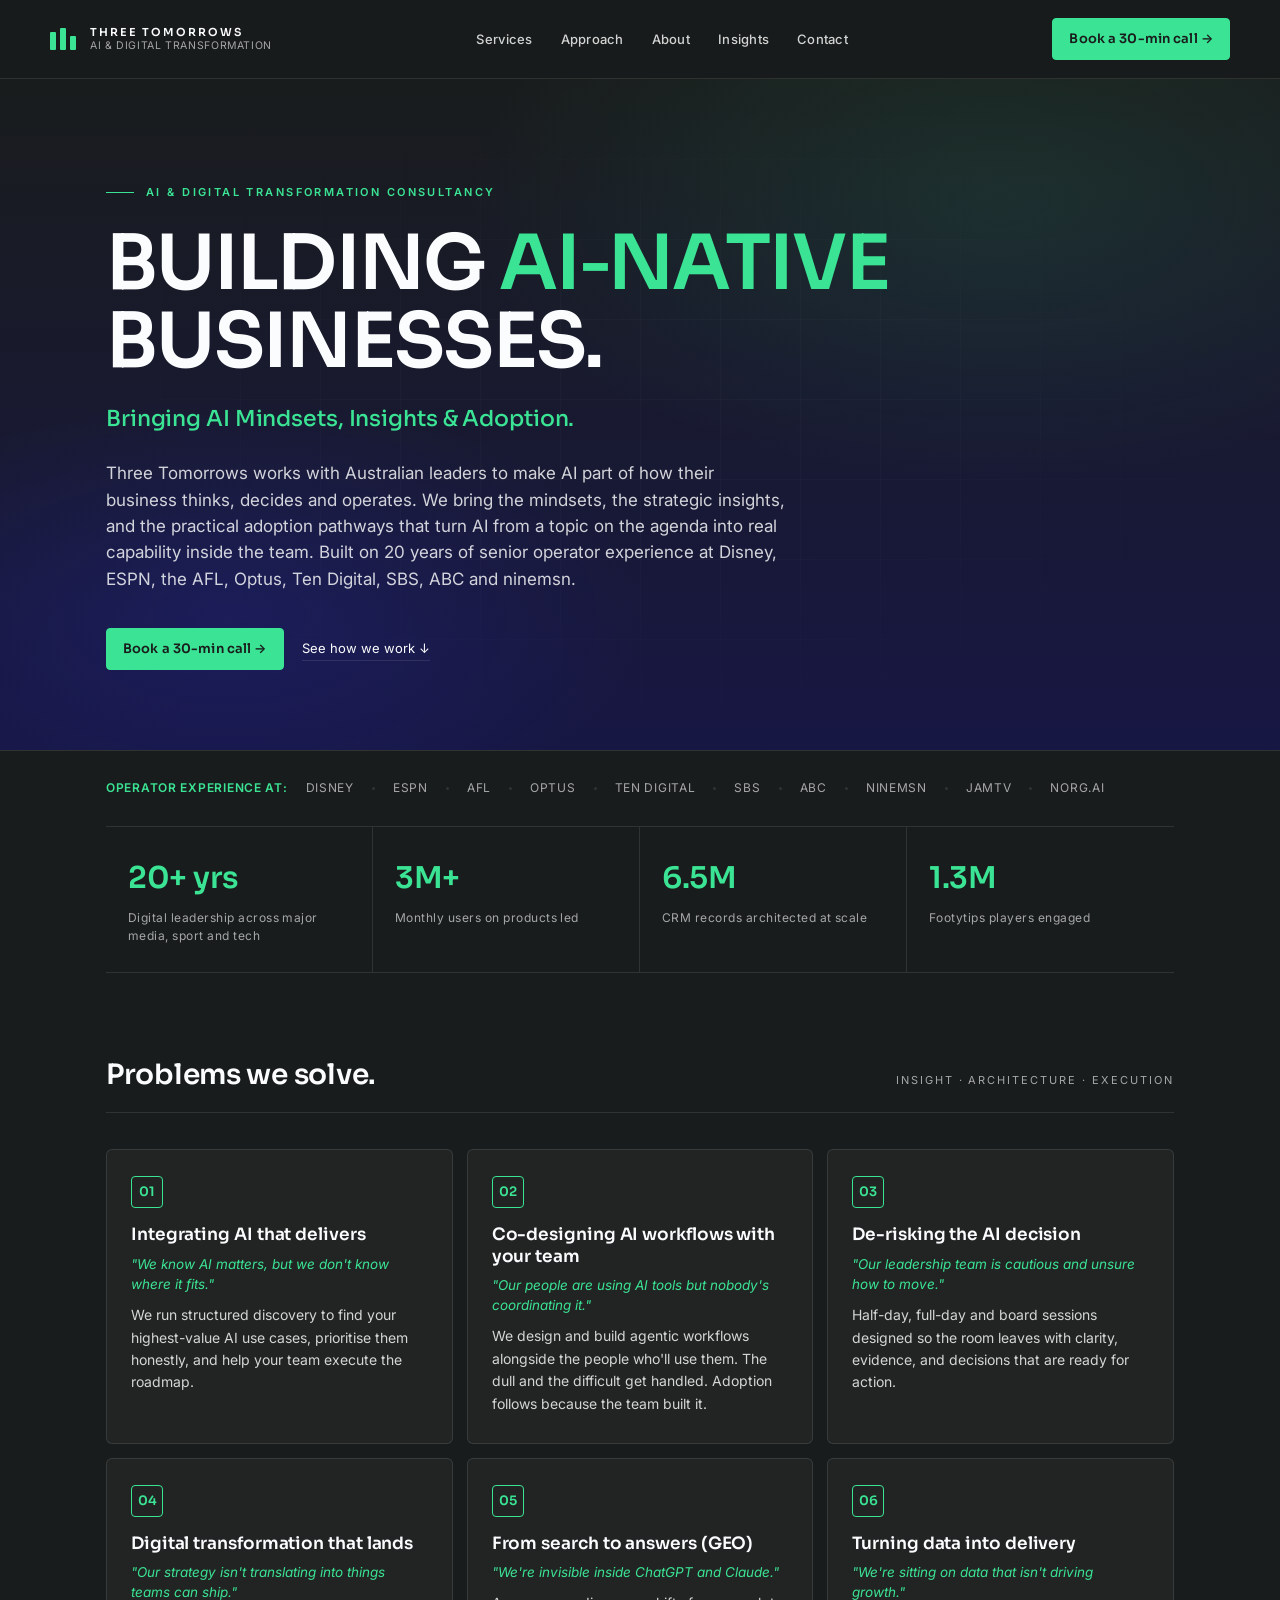
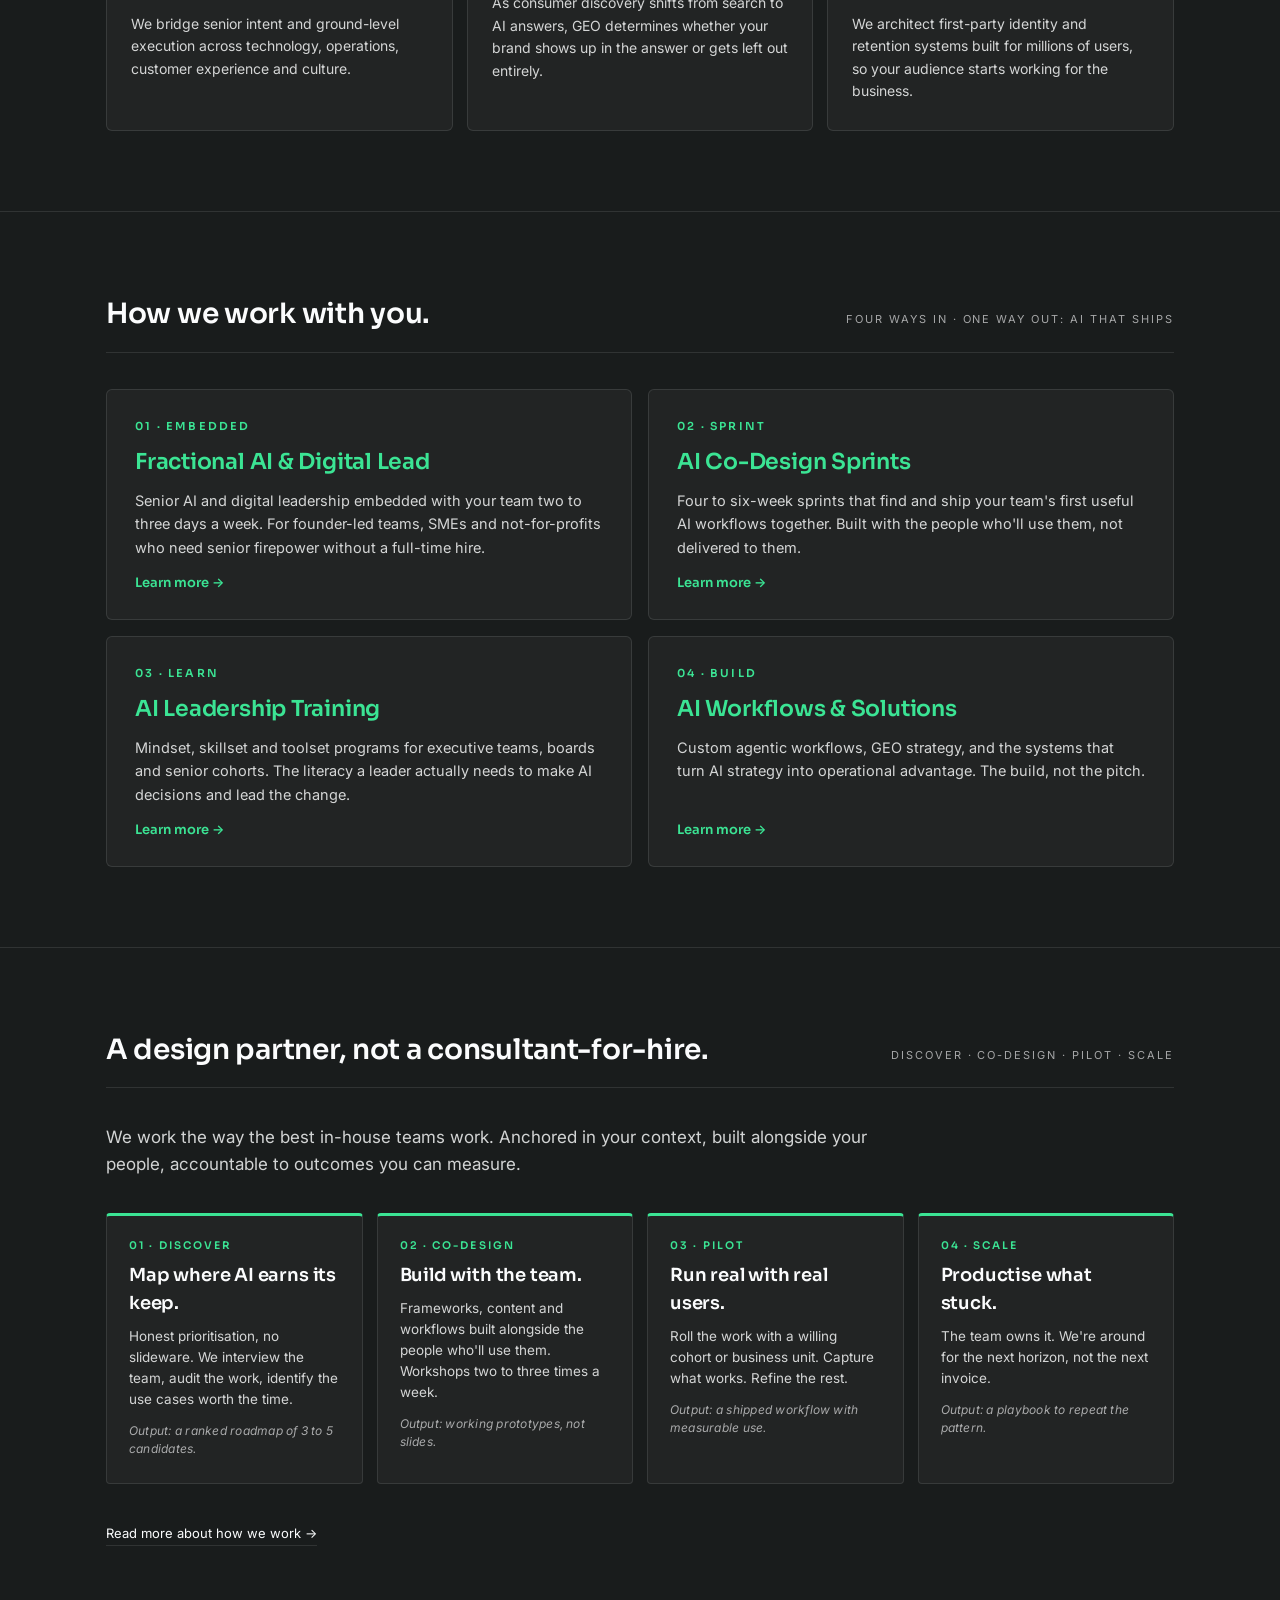
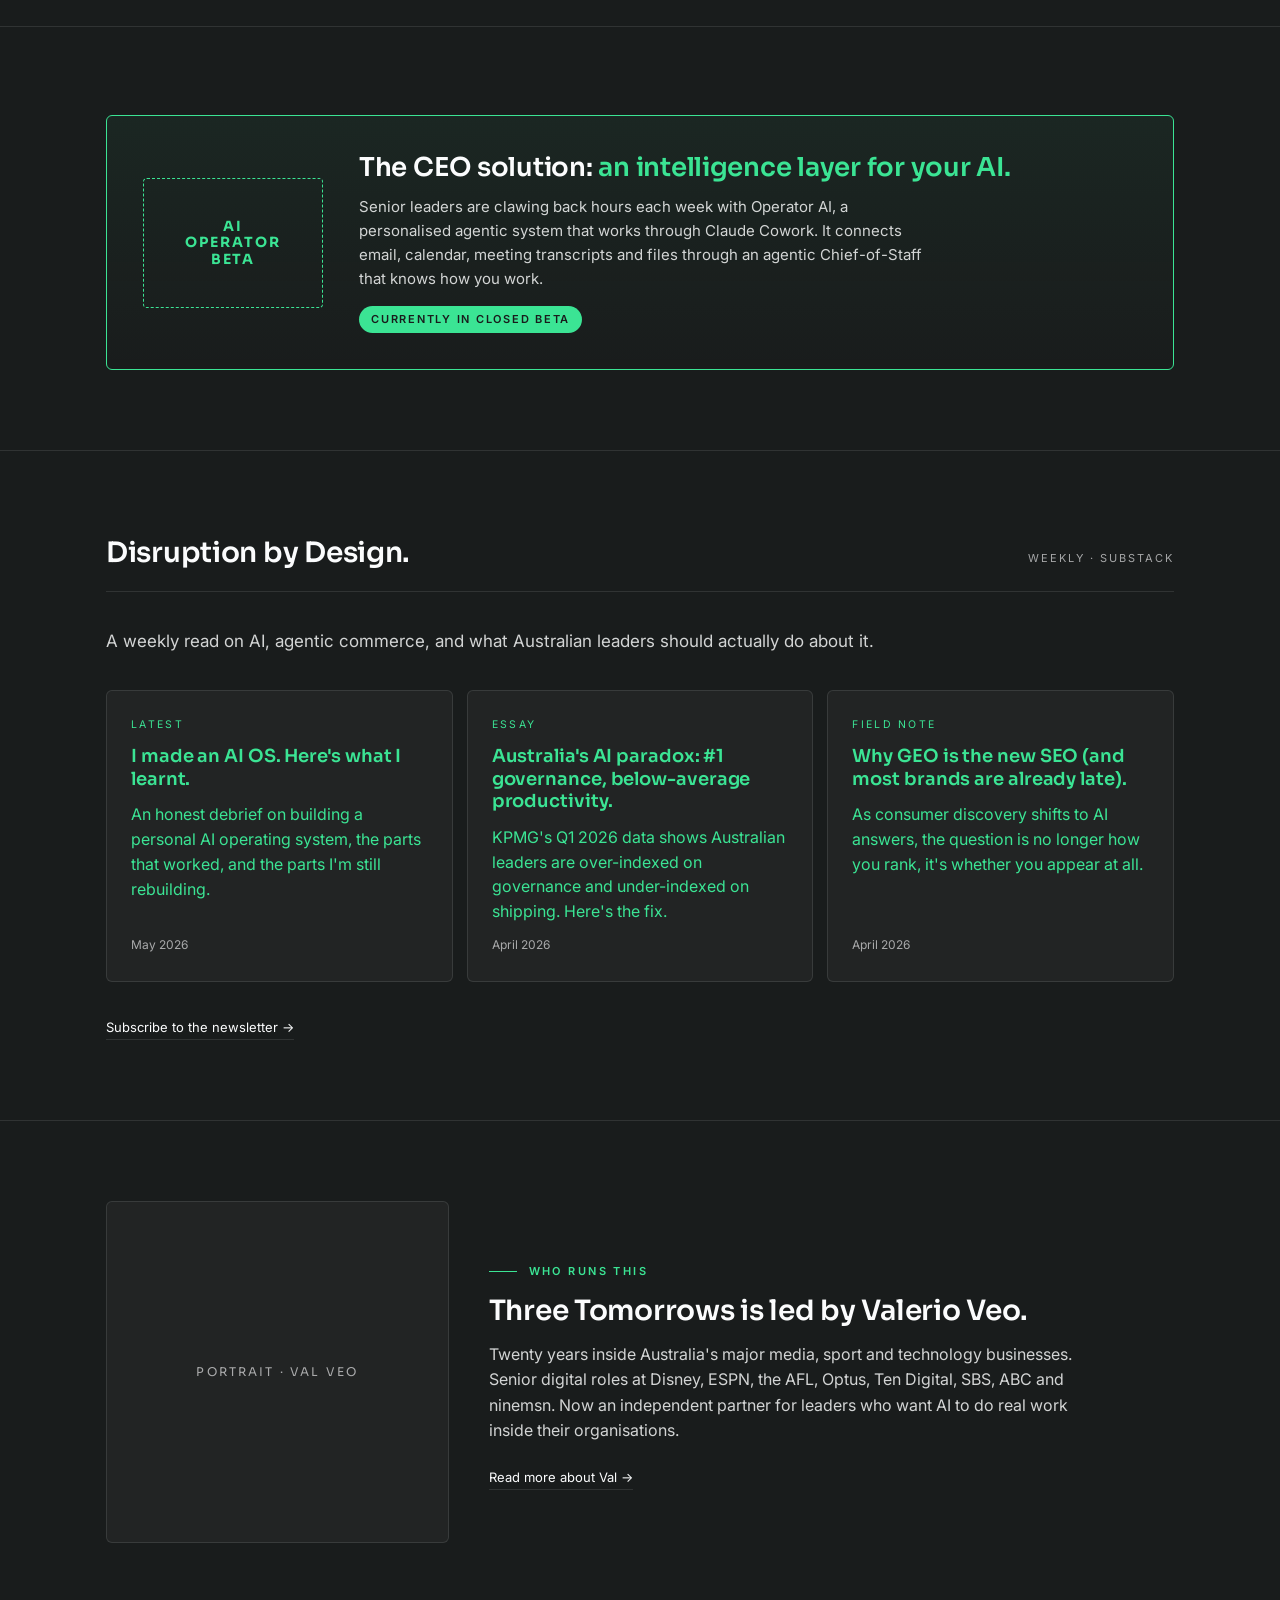
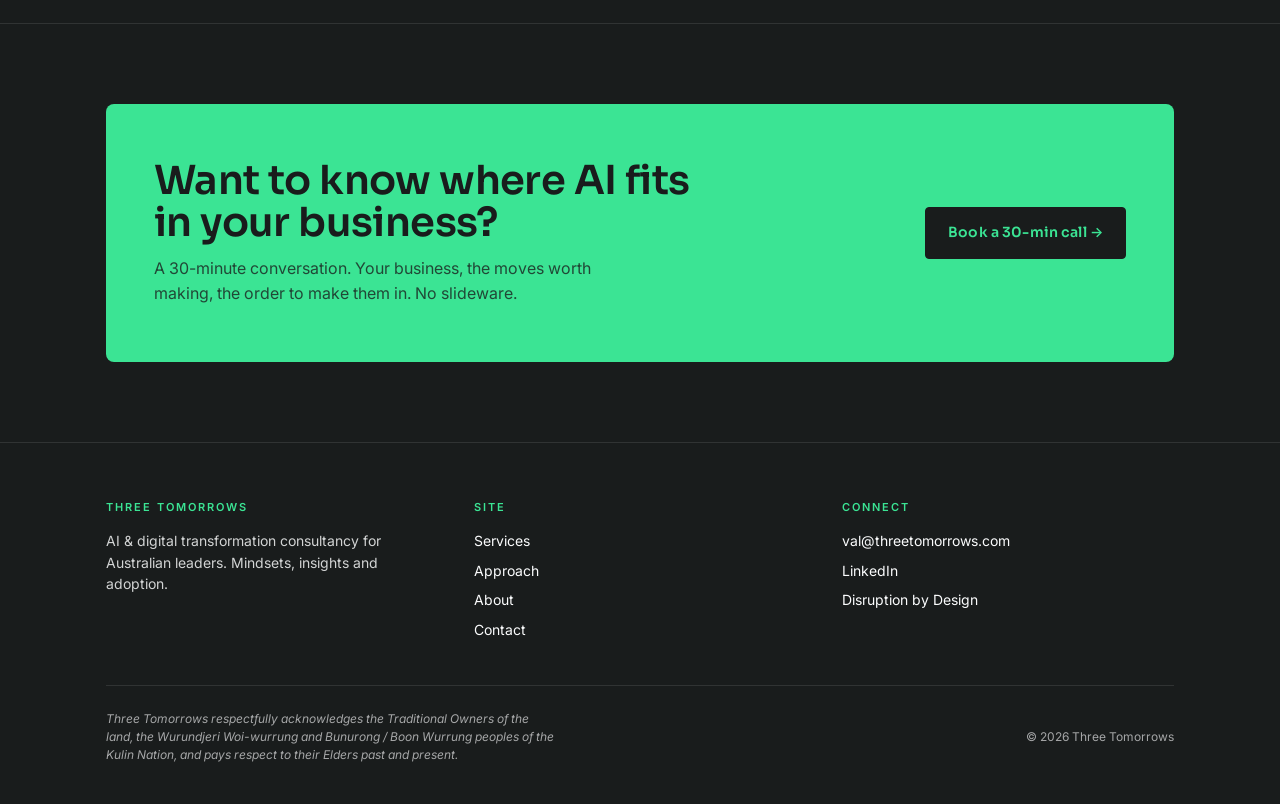
==== index.html @ 37f42e42 "Initial prototype: AI-native repositioning for threetomorrows.com" ====
<!doctype html>
<html lang="en-AU">
<head>
<meta charset="utf-8">
<meta name="viewport" content="width=device-width,initial-scale=1">
<title>Three Tomorrows · Building AI-Native Businesses</title>
<meta name="description" content="Three Tomorrows is an AI and digital transformation consultancy for Australian leaders. Mindsets, insights and adoption. Built on 20 years of senior operator experience.">
<link rel="preconnect" href="https://fonts.googleapis.com">
<link rel="preconnect" href="https://fonts.gstatic.com" crossorigin>
<link href="https://fonts.googleapis.com/css2?family=Sora:wght@400;500;600;700&family=Inter:wght@400;500;600;700&display=swap" rel="stylesheet">
<link rel="stylesheet" href="styles.css">
</head>
<body>

<!-- ============== TOP NAV ============== -->
<header class="topbar">
  <div class="wrap topbar-inner">
    <a href="index.html" class="brand" aria-label="Three Tomorrows home">
      <span class="brandmark"><span></span><span></span><span></span></span>
      <span class="brand-words">
        <span class="wordmark">Three Tomorrows</span>
        <span class="sub">AI &amp; Digital Transformation</span>
      </span>
    </a>
    <nav class="nav" aria-label="Primary">
      <a href="services/index.html" class="nav-link">Services</a>
      <a href="approach.html" class="nav-link">Approach</a>
      <a href="about.html" class="nav-link">About</a>
      <a href="#insights" class="nav-link">Insights</a>
      <a href="contact.html" class="nav-link">Contact</a>
    </nav>
    <a href="contact.html" class="cta-btn">Book a 30-min call →</a>
  </div>
</header>

<!-- ============== HERO ============== -->
<section class="hero">
  <div class="wrap hero-inner">
    <div class="kicker">AI &amp; Digital Transformation Consultancy</div>
    <h1 class="hero-h1">Building <em>AI&#8209;Native</em><br>Businesses.</h1>
    <p class="hero-sub">Bringing AI Mindsets, Insights &amp; Adoption.</p>
    <p class="hero-lede">Three Tomorrows works with Australian leaders to make AI part of how their business thinks, decides and operates. We bring the mindsets, the strategic insights, and the practical adoption pathways that turn AI from a topic on the agenda into real capability inside the team. Built on 20 years of senior operator experience at Disney, ESPN, the AFL, Optus, Ten Digital, SBS, ABC and ninemsn.</p>
    <div class="hero-cta">
      <a href="contact.html" class="cta-btn">Book a 30-min call →</a>
      <a href="#approach" class="text-link">See how we work ↓</a>
    </div>
  </div>
</section>

<!-- ============== CREDIBILITY STRIP ============== -->
<section>
  <div class="wrap">
    <div class="brands" aria-label="Where we've operated">
      <span class="label">Operator experience at:</span>
      <span>Disney</span><span class="pip"></span>
      <span>ESPN</span><span class="pip"></span>
      <span>AFL</span><span class="pip"></span>
      <span>Optus</span><span class="pip"></span>
      <span>Ten Digital</span><span class="pip"></span>
      <span>SBS</span><span class="pip"></span>
      <span>ABC</span><span class="pip"></span>
      <span>ninemsn</span><span class="pip"></span>
      <span>JamTV</span><span class="pip"></span>
      <span>Norg.ai</span>
    </div>
    <div class="stats" aria-label="Track record">
      <div class="stat"><div class="num">20+ yrs</div><div class="label">Digital leadership across major media, sport and tech</div></div>
      <div class="stat"><div class="num">3M+</div><div class="label">Monthly users on products led</div></div>
      <div class="stat"><div class="num">6.5M</div><div class="label">CRM records architected at scale</div></div>
      <div class="stat"><div class="num">1.3M</div><div class="label">Footytips players engaged</div></div>
    </div>
  </div>
</section>

<!-- ============== PROBLEMS WE SOLVE ============== -->
<section class="section" id="problems">
  <div class="wrap">
    <div class="section-heading">
      <h2>Problems we solve.</h2>
      <div class="note">Insight · Architecture · Execution</div>
    </div>
    <div class="tiles">
      <div class="tile">
        <div class="icon">01</div>
        <h3>Integrating AI that delivers</h3>
        <p class="quote">"We know AI matters, but we don't know where it fits."</p>
        <p>We run structured discovery to find your highest-value AI use cases, prioritise them honestly, and help your team execute the roadmap.</p>
      </div>
      <div class="tile">
        <div class="icon">02</div>
        <h3>Co-designing AI workflows with your team</h3>
        <p class="quote">"Our people are using AI tools but nobody's coordinating it."</p>
        <p>We design and build agentic workflows alongside the people who'll use them. The dull and the difficult get handled. Adoption follows because the team built it.</p>
      </div>
      <div class="tile">
        <div class="icon">03</div>
        <h3>De-risking the AI decision</h3>
        <p class="quote">"Our leadership team is cautious and unsure how to move."</p>
        <p>Half-day, full-day and board sessions designed so the room leaves with clarity, evidence, and decisions that are ready for action.</p>
      </div>
      <div class="tile">
        <div class="icon">04</div>
        <h3>Digital transformation that lands</h3>
        <p class="quote">"Our strategy isn't translating into things teams can ship."</p>
        <p>We bridge senior intent and ground-level execution across technology, operations, customer experience and culture.</p>
      </div>
      <div class="tile">
        <div class="icon">05</div>
        <h3>From search to answers (GEO)</h3>
        <p class="quote">"We're invisible inside ChatGPT and Claude."</p>
        <p>As consumer discovery shifts from search to AI answers, GEO determines whether your brand shows up in the answer or gets left out entirely.</p>
      </div>
      <div class="tile">
        <div class="icon">06</div>
        <h3>Turning data into delivery</h3>
        <p class="quote">"We're sitting on data that isn't driving growth."</p>
        <p>We architect first-party identity and retention systems built for millions of users, so your audience starts working for the business.</p>
      </div>
    </div>
  </div>
</section>

<!-- ============== FOUR SERVICES ============== -->
<section class="section" id="services">
  <div class="wrap">
    <div class="section-heading">
      <h2>How we work with you.</h2>
      <div class="note">Four ways in · One way out: AI that ships</div>
    </div>
    <div class="services-grid">
      <a href="services/fractional.html" class="svc-card">
        <span class="num">01 · Embedded</span>
        <h3>Fractional AI &amp; Digital Lead</h3>
        <p>Senior AI and digital leadership embedded with your team two to three days a week. For founder-led teams, SMEs and not-for-profits who need senior firepower without a full-time hire.</p>
        <span class="more">Learn more →</span>
      </a>
      <a href="services/co-design.html" class="svc-card">
        <span class="num">02 · Sprint</span>
        <h3>AI Co-Design Sprints</h3>
        <p>Four to six-week sprints that find and ship your team's first useful AI workflows together. Built with the people who'll use them, not delivered to them.</p>
        <span class="more">Learn more →</span>
      </a>
      <a href="services/training.html" class="svc-card">
        <span class="num">03 · Learn</span>
        <h3>AI Leadership Training</h3>
        <p>Mindset, skillset and toolset programs for executive teams, boards and senior cohorts. The literacy a leader actually needs to make AI decisions and lead the change.</p>
        <span class="more">Learn more →</span>
      </a>
      <a href="services/workflows.html" class="svc-card">
        <span class="num">04 · Build</span>
        <h3>AI Workflows &amp; Solutions</h3>
        <p>Custom agentic workflows, GEO strategy, and the systems that turn AI strategy into operational advantage. The build, not the pitch.</p>
        <span class="more">Learn more →</span>
      </a>
    </div>
  </div>
</section>

<!-- ============== APPROACH ============== -->
<section class="section" id="approach">
  <div class="wrap">
    <div class="section-heading">
      <h2>A design partner, not a consultant-for-hire.</h2>
      <div class="note">Discover · Co-Design · Pilot · Scale</div>
    </div>
    <p class="section-lede">We work the way the best in-house teams work. Anchored in your context, built alongside your people, accountable to outcomes you can measure.</p>
    <div class="approach-steps">
      <div class="step">
        <div class="stepnum">01 · Discover</div>
        <h4>Map where AI earns its keep.</h4>
        <p>Honest prioritisation, no slideware. We interview the team, audit the work, identify the use cases worth the time.</p>
        <div class="out">Output: a ranked roadmap of 3 to 5 candidates.</div>
      </div>
      <div class="step">
        <div class="stepnum">02 · Co-Design</div>
        <h4>Build with the team.</h4>
        <p>Frameworks, content and workflows built alongside the people who'll use them. Workshops two to three times a week.</p>
        <div class="out">Output: working prototypes, not slides.</div>
      </div>
      <div class="step">
        <div class="stepnum">03 · Pilot</div>
        <h4>Run real with real users.</h4>
        <p>Roll the work with a willing cohort or business unit. Capture what works. Refine the rest.</p>
        <div class="out">Output: a shipped workflow with measurable use.</div>
      </div>
      <div class="step">
        <div class="stepnum">04 · Scale</div>
        <h4>Productise what stuck.</h4>
        <p>The team owns it. We're around for the next horizon, not the next invoice.</p>
        <div class="out">Output: a playbook to repeat the pattern.</div>
      </div>
    </div>
    <p style="margin-top:36px;"><a href="approach.html" class="text-link">Read more about how we work →</a></p>
  </div>
</section>

<!-- ============== AI OPERATOR ============== -->
<section class="section">
  <div class="wrap">
    <div class="operator">
      <div class="badge">AI<br>Operator<br>Beta</div>
      <div>
        <h3>The CEO solution: <em>an intelligence layer for your AI.</em></h3>
        <p>Senior leaders are clawing back hours each week with Operator AI, a personalised agentic system that works through Claude Cowork. It connects email, calendar, meeting transcripts and files through an agentic Chief-of-Staff that knows how you work.</p>
        <span class="pill">Currently in closed beta</span>
      </div>
    </div>
  </div>
</section>

<!-- ============== INSIGHTS ============== -->
<section class="section" id="insights">
  <div class="wrap">
    <div class="section-heading">
      <h2>Disruption by Design.</h2>
      <div class="note">Weekly · Substack</div>
    </div>
    <p class="section-lede">A weekly read on AI, agentic commerce, and what Australian leaders should actually do about it.</p>
    <div class="insights">
      <a href="#" class="insight">
        <span class="kicker-sm">Latest</span>
        <h4>I made an AI OS. Here's what I learnt.</h4>
        <p>An honest debrief on building a personal AI operating system, the parts that worked, and the parts I'm still rebuilding.</p>
        <span class="date">May 2026</span>
      </a>
      <a href="#" class="insight">
        <span class="kicker-sm">Essay</span>
        <h4>Australia's AI paradox: #1 governance, below-average productivity.</h4>
        <p>KPMG's Q1 2026 data shows Australian leaders are over-indexed on governance and under-indexed on shipping. Here's the fix.</p>
        <span class="date">April 2026</span>
      </a>
      <a href="#" class="insight">
        <span class="kicker-sm">Field note</span>
        <h4>Why GEO is the new SEO (and most brands are already late).</h4>
        <p>As consumer discovery shifts to AI answers, the question is no longer how you rank, it's whether you appear at all.</p>
        <span class="date">April 2026</span>
      </a>
    </div>
    <p style="margin-top:32px;"><a href="#" class="text-link">Subscribe to the newsletter →</a></p>
  </div>
</section>

<!-- ============== ABOUT-VAL BAND ============== -->
<section class="section">
  <div class="wrap">
    <div class="about-band">
      <div class="about-photo" aria-hidden="true">Portrait · Val Veo</div>
      <div>
        <div class="kicker" style="margin-bottom:14px;">Who runs this</div>
        <h3>Three Tomorrows is led by Valerio Veo.</h3>
        <p>Twenty years inside Australia's major media, sport and technology businesses. Senior digital roles at Disney, ESPN, the AFL, Optus, Ten Digital, SBS, ABC and ninemsn. Now an independent partner for leaders who want AI to do real work inside their organisations.</p>
        <a href="about.html" class="text-link">Read more about Val →</a>
      </div>
    </div>
  </div>
</section>

<!-- ============== CTA PANEL ============== -->
<section class="section" style="border-bottom:none;">
  <div class="wrap">
    <div class="cta-panel">
      <div>
        <h3>Want to know where AI fits in your business?</h3>
        <p>A 30-minute conversation. Your business, the moves worth making, the order to make them in. No slideware.</p>
      </div>
      <div class="btn-row">
        <a href="contact.html" class="cta-btn">Book a 30-min call →</a>
      </div>
    </div>
  </div>
</section>

<!-- ============== FOOTER ============== -->
<footer>
  <div class="wrap">
    <div class="footer-grid">
      <div>
        <h4>Three Tomorrows</h4>
        <p style="color:var(--soft);font-size:14px;line-height:1.55;">AI &amp; digital transformation consultancy for Australian leaders. Mindsets, insights and adoption.</p>
      </div>
      <div>
        <h4>Site</h4>
        <ul>
          <li><a href="services/index.html">Services</a></li>
          <li><a href="approach.html">Approach</a></li>
          <li><a href="about.html">About</a></li>
          <li><a href="contact.html">Contact</a></li>
        </ul>
      </div>
      <div>
        <h4>Connect</h4>
        <ul>
          <li><a href="mailto:val@threetomorrows.com">val@threetomorrows.com</a></li>
          <li><a href="https://www.linkedin.com/in/valerioveo" target="_blank" rel="noopener">LinkedIn</a></li>
          <li><a href="#" target="_blank" rel="noopener">Disruption by Design</a></li>
        </ul>
      </div>
    </div>
    <div class="footer-bottom">
      <div class="acknowledgement">Three Tomorrows respectfully acknowledges the Traditional Owners of the land, the Wurundjeri Woi-wurrung and Bunurong / Boon Wurrung peoples of the Kulin Nation, and pays respect to their Elders past and present.</div>
      <div>© 2026 Three Tomorrows</div>
    </div>
  </div>
</footer>

</body>
</html>
---- styles.css ----
/* ============================================================
   Three Tomorrows, website redesign prototype
   Brand: 3T Mint #3BE494 / Charcoal #191C1C / Off-white / Persian Blue #2D33E0
   Type:  RNS Physis (display) + Neue Montreal (body)
          Web substitutes: Sora + Inter via Google Fonts
   ============================================================ */

:root {
  --mint: #3BE494;
  --charcoal: #191C1C;
  --indigo: #171744;
  --persian: #2D33E0;
  --offwhite: #FBFCFD;
  --white: #FFFFFF;
  --muted: rgba(251, 252, 253, 0.62);
  --soft: rgba(251, 252, 253, 0.82);
  --line: rgba(251, 252, 253, 0.10);
  --tile: rgba(251, 252, 253, 0.04);
  --tile-strong: rgba(251, 252, 253, 0.06);
  --display: 'Sora', 'RNS Physis', 'Inter', system-ui, sans-serif;
  --body: 'Inter', 'Neue Montreal', system-ui, sans-serif;
  --container: 1180px;
  --gutter: 56px;
}

*, *::before, *::after { box-sizing: border-box; margin: 0; padding: 0; }

html { scroll-behavior: smooth; }

body {
  background: var(--charcoal);
  color: var(--offwhite);
  font-family: var(--body);
  font-size: 16px;
  line-height: 1.55;
  -webkit-font-smoothing: antialiased;
  text-rendering: optimizeLegibility;
}

a { color: var(--mint); text-decoration: none; transition: opacity .18s ease; }
a:hover { opacity: 0.78; }

img { max-width: 100%; height: auto; display: block; }

.wrap {
  max-width: var(--container);
  margin: 0 auto;
  padding: 0 var(--gutter);
}

/* ============================================================
   Top nav
   ============================================================ */
.topbar {
  position: sticky;
  top: 0;
  z-index: 50;
  background: rgba(25, 28, 28, 0.92);
  backdrop-filter: saturate(140%) blur(10px);
  -webkit-backdrop-filter: saturate(140%) blur(10px);
  border-bottom: 1px solid var(--line);
}

.topbar-inner {
  display: flex;
  align-items: center;
  justify-content: space-between;
  padding: 18px 0;
}

.brand {
  display: flex;
  align-items: center;
  gap: 14px;
}

.brandmark {
  display: flex;
  align-items: flex-end;
  gap: 4px;
}

.brandmark span {
  display: block;
  width: 6px;
  background: var(--mint);
  border-radius: 1px;
}

.brandmark span:nth-child(1) { height: 18px; }
.brandmark span:nth-child(2) { height: 22px; }
.brandmark span:nth-child(3) { height: 14px; }

.brand-words {
  display: flex;
  flex-direction: column;
  line-height: 1.1;
}

.brand .wordmark {
  font-family: var(--display);
  font-weight: 600;
  letter-spacing: .18em;
  font-size: 11px;
  text-transform: uppercase;
  color: var(--offwhite);
}

.brand .sub {
  font-family: var(--body);
  font-size: 10.5px;
  color: var(--muted);
  letter-spacing: .06em;
  text-transform: uppercase;
  margin-top: 2px;
}

.nav {
  display: flex;
  align-items: center;
  gap: 28px;
}

.nav-link {
  font-family: var(--body);
  font-weight: 500;
  font-size: 13px;
  letter-spacing: .02em;
  color: var(--soft);
}

.nav-link:hover, .nav-link.active { color: var(--mint); }

.cta-btn {
  display: inline-flex;
  align-items: center;
  gap: 8px;
  background: var(--mint);
  color: var(--charcoal);
  font-family: var(--display);
  font-weight: 600;
  font-size: 13px;
  letter-spacing: .01em;
  padding: 10px 16px;
  border-radius: 4px;
  border: 1.5px solid var(--mint);
  transition: transform .15s ease, opacity .15s ease;
}

.cta-btn:hover {
  opacity: 1;
  transform: translateY(-1px);
  background: var(--offwhite);
  border-color: var(--offwhite);
}

.cta-btn.ghost {
  background: transparent;
  color: var(--mint);
}

.cta-btn.ghost:hover {
  background: var(--mint);
  color: var(--charcoal);
}

/* ============================================================
   Hero (static)
   ============================================================ */
.hero {
  position: relative;
  padding: 96px 0 80px;
  overflow: hidden;
  border-bottom: 1px solid var(--line);
}

.hero::before {
  content: "";
  position: absolute;
  inset: 0;
  background:
    radial-gradient(60% 60% at 78% 18%, rgba(59,228,148,0.10), transparent 70%),
    radial-gradient(50% 50% at 18% 80%, rgba(45,51,224,0.18), transparent 65%),
    linear-gradient(180deg, var(--charcoal) 0%, var(--indigo) 100%);
  z-index: 0;
}

.hero::after {
  content: "";
  position: absolute;
  inset: 0;
  background-image:
    linear-gradient(rgba(251,252,253,0.04) 1px, transparent 1px),
    linear-gradient(90deg, rgba(251,252,253,0.04) 1px, transparent 1px);
  background-size: 80px 80px;
  mask-image: radial-gradient(60% 60% at 50% 50%, black 30%, transparent 80%);
  -webkit-mask-image: radial-gradient(60% 60% at 50% 50%, black 30%, transparent 80%);
  z-index: 0;
  opacity: 0.6;
}

.hero-inner { position: relative; z-index: 2; }

.kicker {
  display: inline-flex;
  align-items: center;
  gap: 12px;
  font-family: var(--body);
  font-size: 11px;
  font-weight: 600;
  letter-spacing: .22em;
  text-transform: uppercase;
  color: var(--mint);
  margin-bottom: 24px;
}

.kicker::before {
  content: "";
  width: 28px;
  height: 1px;
  background: var(--mint);
  display: inline-block;
}

h1.hero-h1 {
  font-family: var(--display);
  font-weight: 600;
  font-size: clamp(40px, 6.4vw, 76px);
  line-height: 1.02;
  letter-spacing: -0.022em;
  text-transform: uppercase;
  max-width: 16ch;
}

h1.hero-h1 em {
  font-style: normal;
  color: var(--mint);
}

.hero-sub {
  margin-top: 22px;
  font-family: var(--display);
  font-weight: 500;
  font-size: clamp(18px, 2vw, 22px);
  letter-spacing: -0.005em;
  color: var(--mint);
  max-width: 48ch;
}

.hero-lede {
  margin-top: 24px;
  font-size: 17px;
  line-height: 1.55;
  color: var(--soft);
  max-width: 62ch;
}

.hero-cta {
  margin-top: 36px;
  display: flex;
  align-items: center;
  gap: 18px;
  flex-wrap: wrap;
}

.text-link {
  font-family: var(--body);
  font-size: 13px;
  color: var(--offwhite);
  display: inline-flex;
  align-items: center;
  gap: 6px;
  border-bottom: 1px solid var(--line);
  padding-bottom: 2px;
}

.text-link:hover { color: var(--mint); border-color: var(--mint); }

/* ============================================================
   Credibility strip / stats
   ============================================================ */
.brands {
  display: flex;
  flex-wrap: wrap;
  align-items: center;
  gap: 10px 18px;
  font-family: var(--body);
  font-size: 12px;
  color: var(--muted);
  letter-spacing: .06em;
  text-transform: uppercase;
  padding: 28px 0;
  border-bottom: 1px solid var(--line);
}

.brands .label {
  color: var(--mint);
  font-weight: 600;
}

.brands .pip {
  width: 3px;
  height: 3px;
  background: var(--line);
  border-radius: 50%;
}

.stats {
  display: grid;
  grid-template-columns: repeat(4, 1fr);
  gap: 0;
  border-bottom: 1px solid var(--line);
}

.stat {
  padding: 28px 22px;
  border-right: 1px solid var(--line);
}

.stat:last-child { border-right: none; }

.stat .num {
  font-family: var(--display);
  font-weight: 600;
  font-size: 30px;
  color: var(--mint);
  letter-spacing: -0.01em;
}

.stat .label {
  margin-top: 8px;
  font-size: 12px;
  color: var(--muted);
  letter-spacing: .04em;
  line-height: 1.45;
}

/* ============================================================
   Section heading
   ============================================================ */
.section { padding: 80px 0; border-bottom: 1px solid var(--line); }

.section-heading {
  display: flex;
  align-items: baseline;
  justify-content: space-between;
  border-bottom: 1px solid var(--line);
  padding-bottom: 16px;
  margin-bottom: 36px;
  gap: 24px;
}

.section-heading h2 {
  font-family: var(--display);
  font-weight: 600;
  font-size: 28px;
  letter-spacing: -0.01em;
}

.section-heading .note {
  font-size: 11px;
  color: var(--muted);
  letter-spacing: .18em;
  text-transform: uppercase;
  text-align: right;
}

.section-lede {
  font-size: 17px;
  line-height: 1.55;
  color: var(--soft);
  max-width: 70ch;
  margin-bottom: 36px;
}

/* ============================================================
   Tiles (problems we solve)
   ============================================================ */
.tiles {
  display: grid;
  grid-template-columns: repeat(3, 1fr);
  gap: 14px;
}

.tile {
  background: var(--tile);
  border: 1px solid var(--line);
  border-radius: 6px;
  padding: 26px 24px 28px;
  transition: border-color .18s ease, background .18s ease;
}

.tile:hover {
  border-color: rgba(59,228,148,0.45);
  background: var(--tile-strong);
}

.tile .icon {
  width: 32px;
  height: 32px;
  border: 1.4px solid var(--mint);
  border-radius: 4px;
  display: flex;
  align-items: center;
  justify-content: center;
  color: var(--mint);
  font-family: var(--display);
  font-weight: 600;
  font-size: 13px;
  margin-bottom: 16px;
}

.tile h3 {
  font-family: var(--display);
  font-weight: 600;
  font-size: 17px;
  letter-spacing: -0.005em;
  margin-bottom: 8px;
  line-height: 1.25;
}

.tile .quote {
  font-style: italic;
  color: var(--mint);
  font-size: 13.5px;
  margin-bottom: 10px;
  line-height: 1.5;
}

.tile p {
  font-size: 14px;
  line-height: 1.6;
  color: var(--soft);
}

/* ============================================================
   Service cards (homepage)
   ============================================================ */
.services-grid {
  display: grid;
  grid-template-columns: repeat(2, 1fr);
  gap: 16px;
}

.svc-card {
  background: var(--tile);
  border: 1px solid var(--line);
  border-radius: 6px;
  padding: 28px 28px 26px;
  display: flex;
  flex-direction: column;
  gap: 14px;
  transition: border-color .18s ease, transform .18s ease, background .18s ease;
}

.svc-card:hover {
  border-color: rgba(59,228,148,0.45);
  background: var(--tile-strong);
  transform: translateY(-2px);
}

.svc-card .num {
  font-family: var(--display);
  font-weight: 600;
  font-size: 11px;
  color: var(--mint);
  letter-spacing: .2em;
  text-transform: uppercase;
}

.svc-card h3 {
  font-family: var(--display);
  font-weight: 600;
  font-size: 22px;
  letter-spacing: -0.01em;
  line-height: 1.2;
}

.svc-card p {
  font-size: 14.5px;
  line-height: 1.6;
  color: var(--soft);
}

.svc-card .more {
  margin-top: auto;
  font-family: var(--display);
  font-weight: 600;
  font-size: 13px;
  color: var(--mint);
  display: inline-flex;
  align-items: center;
  gap: 6px;
}

/* ============================================================
   Approach, four steps
   ============================================================ */
.approach-steps {
  display: grid;
  grid-template-columns: repeat(4, 1fr);
  gap: 14px;
  position: relative;
}

.step {
  background: var(--tile);
  border: 1px solid var(--line);
  border-top: 3px solid var(--mint);
  border-radius: 4px;
  padding: 22px 22px 24px;
}

.step .stepnum {
  font-family: var(--display);
  font-weight: 600;
  font-size: 10.5px;
  color: var(--persian);
  letter-spacing: .2em;
  text-transform: uppercase;
  margin-bottom: 8px;
  color: var(--mint);
}

.step h4 {
  font-family: var(--display);
  font-weight: 600;
  font-size: 18px;
  letter-spacing: -0.01em;
  margin-bottom: 8px;
}

.step p {
  font-size: 13.5px;
  line-height: 1.55;
  color: var(--soft);
}

.step .out {
  margin-top: 12px;
  font-size: 12px;
  color: var(--muted);
  font-style: italic;
  letter-spacing: .02em;
}

/* ============================================================
   Operator callout
   ============================================================ */
.operator {
  margin-top: 8px;
  border: 1px solid var(--mint);
  border-radius: 6px;
  padding: 36px;
  display: grid;
  grid-template-columns: 180px 1fr;
  gap: 36px;
  align-items: center;
  background: linear-gradient(180deg, rgba(59,228,148,0.05), rgba(59,228,148,0.0));
}

.operator .badge {
  display: flex;
  align-items: center;
  justify-content: center;
  border: 1px dashed var(--mint);
  height: 130px;
  border-radius: 4px;
  font-family: var(--display);
  font-weight: 700;
  font-size: 14px;
  letter-spacing: .14em;
  text-transform: uppercase;
  color: var(--mint);
  text-align: center;
  line-height: 1.2;
}

.operator h3 {
  font-family: var(--display);
  font-weight: 600;
  font-size: 26px;
  letter-spacing: -0.01em;
  margin-bottom: 12px;
  line-height: 1.2;
}

.operator h3 em {
  font-style: normal;
  color: var(--mint);
}

.operator p {
  font-size: 15px;
  line-height: 1.6;
  color: var(--soft);
  max-width: 64ch;
  margin-bottom: 14px;
}

.pill {
  display: inline-block;
  font-family: var(--body);
  font-size: 11px;
  letter-spacing: .16em;
  text-transform: uppercase;
  color: var(--charcoal);
  background: var(--mint);
  padding: 5px 12px;
  border-radius: 999px;
  font-weight: 600;
}

/* ============================================================
   Insights cards (latest writing)
   ============================================================ */
.insights {
  display: grid;
  grid-template-columns: repeat(3, 1fr);
  gap: 14px;
}

.insight {
  background: var(--tile);
  border: 1px solid var(--line);
  border-radius: 6px;
  padding: 26px 24px;
  display: flex;
  flex-direction: column;
  gap: 12px;
  min-height: 220px;
}

.insight:hover { border-color: rgba(59,228,148,0.45); }

.insight .kicker-sm {
  font-family: var(--body);
  font-size: 10.5px;
  letter-spacing: .22em;
  text-transform: uppercase;
  color: var(--mint);
}

.insight h4 {
  font-family: var(--display);
  font-weight: 600;
  font-size: 18px;
  letter-spacing: -0.005em;
  line-height: 1.25;
}

.insight .date {
  font-size: 12px;
  color: var(--muted);
  margin-top: auto;
}

/* ============================================================
   About band
   ============================================================ */
.about-band {
  display: grid;
  grid-template-columns: 1fr 2fr;
  gap: 40px;
  align-items: center;
}

.about-photo {
  background: var(--tile);
  border: 1px solid var(--line);
  border-radius: 6px;
  aspect-ratio: 1 / 1;
  display: flex;
  align-items: center;
  justify-content: center;
  font-family: var(--display);
  color: var(--muted);
  font-size: 12px;
  letter-spacing: .18em;
  text-transform: uppercase;
}

.about-band h3 {
  font-family: var(--display);
  font-weight: 600;
  font-size: 28px;
  letter-spacing: -0.01em;
  margin-bottom: 14px;
  line-height: 1.2;
}

.about-band p {
  font-size: 16px;
  line-height: 1.6;
  color: var(--soft);
  max-width: 60ch;
  margin-bottom: 20px;
}

/* ============================================================
   CTA panel
   ============================================================ */
.cta-panel {
  background: var(--mint);
  color: var(--charcoal);
  border-radius: 8px;
  padding: 56px 48px;
  display: grid;
  grid-template-columns: 1.4fr 1fr;
  gap: 36px;
  align-items: center;
  margin-top: 0;
}

.cta-panel h3 {
  font-family: var(--display);
  font-weight: 600;
  font-size: clamp(28px, 3.6vw, 40px);
  line-height: 1.05;
  letter-spacing: -0.015em;
}

.cta-panel p {
  font-size: 16px;
  line-height: 1.55;
  color: rgba(25,28,28,0.78);
  max-width: 44ch;
  margin-top: 12px;
}

.cta-panel .btn-row {
  display: flex;
  justify-content: flex-end;
}

.cta-panel .cta-btn {
  background: var(--charcoal);
  color: var(--mint);
  border-color: var(--charcoal);
  font-size: 14px;
  padding: 14px 22px;
}

.cta-panel .cta-btn:hover {
  background: var(--offwhite);
  color: var(--charcoal);
  border-color: var(--offwhite);
}

/* ============================================================
   Inner-page content
   ============================================================ */
.inner-hero {
  padding: 64px 0 48px;
  border-bottom: 1px solid var(--line);
}

.inner-hero .kicker { margin-bottom: 18px; }

.inner-hero h1 {
  font-family: var(--display);
  font-weight: 600;
  font-size: clamp(36px, 5.4vw, 64px);
  line-height: 1.05;
  letter-spacing: -0.02em;
  max-width: 20ch;
}

.inner-hero .lede {
  margin-top: 20px;
  font-size: 18px;
  line-height: 1.55;
  color: var(--soft);
  max-width: 64ch;
}

.prose {
  max-width: 70ch;
}

.prose h2 {
  font-family: var(--display);
  font-weight: 600;
  font-size: 22px;
  letter-spacing: -0.005em;
  margin-top: 36px;
  margin-bottom: 14px;
  line-height: 1.2;
}

.prose h2:first-child { margin-top: 0; }

.prose h3 {
  font-family: var(--display);
  font-weight: 600;
  font-size: 17px;
  letter-spacing: -0.005em;
  margin-top: 24px;
  margin-bottom: 8px;
  color: var(--mint);
}

.prose p {
  font-size: 16px;
  line-height: 1.65;
  color: var(--soft);
  margin-bottom: 14px;
}

.prose ul {
  list-style: none;
  margin-bottom: 16px;
}

.prose ul li {
  font-size: 16px;
  line-height: 1.65;
  color: var(--soft);
  padding-left: 22px;
  position: relative;
  margin-bottom: 8px;
}

.prose ul li::before {
  content: "";
  position: absolute;
  left: 0;
  top: 12px;
  width: 10px;
  height: 1px;
  background: var(--mint);
}

.prose strong { color: var(--offwhite); font-weight: 600; }

.prose em { color: var(--offwhite); font-style: italic; }

/* Two-column inner layout */
.split {
  display: grid;
  grid-template-columns: 1fr 1fr;
  gap: 56px;
  align-items: start;
}

.split .col h2 {
  font-family: var(--display);
  font-weight: 600;
  font-size: 22px;
  letter-spacing: -0.005em;
  margin-bottom: 14px;
  line-height: 1.2;
}

.split .col p {
  font-size: 16px;
  line-height: 1.65;
  color: var(--soft);
  margin-bottom: 14px;
}

/* FAQ */
.faq { display: grid; gap: 12px; }

.faq details {
  background: var(--tile);
  border: 1px solid var(--line);
  border-radius: 6px;
  padding: 18px 22px;
  cursor: pointer;
}

.faq details[open] { background: var(--tile-strong); border-color: rgba(59,228,148,0.3); }

.faq summary {
  font-family: var(--display);
  font-weight: 600;
  font-size: 15px;
  letter-spacing: -0.005em;
  color: var(--offwhite);
  list-style: none;
  display: flex;
  align-items: center;
  justify-content: space-between;
}

.faq summary::-webkit-details-marker { display: none; }

.faq summary::after {
  content: "+";
  font-family: var(--display);
  font-weight: 400;
  color: var(--mint);
  font-size: 22px;
  transition: transform .15s ease;
}

.faq details[open] summary::after { content: "−"; }

.faq details p {
  margin-top: 12px;
  font-size: 14.5px;
  line-height: 1.6;
  color: var(--soft);
}

/* Evidence band */
.evidence {
  background: rgba(251,252,253,0.03);
  border: 1px solid var(--line);
  border-radius: 6px;
  padding: 32px;
  display: grid;
  grid-template-columns: repeat(3, 1fr);
  gap: 28px;
}

.evidence .e-num {
  font-family: var(--display);
  font-weight: 600;
  font-size: 36px;
  color: var(--mint);
  letter-spacing: -0.015em;
  margin-bottom: 10px;
}

.evidence .e-label {
  font-family: var(--body);
  font-size: 10.5px;
  letter-spacing: .2em;
  text-transform: uppercase;
  color: var(--muted);
  margin-bottom: 8px;
}

.evidence .e-body {
  font-size: 14px;
  line-height: 1.55;
  color: var(--soft);
}

.evidence .e-source {
  font-size: 11.5px;
  font-style: italic;
  color: var(--muted);
  margin-top: 8px;
}

/* Engagement modes (services overview) */
.modes {
  display: grid;
  grid-template-columns: repeat(3, 1fr);
  gap: 14px;
}

.mode {
  border: 1px solid var(--line);
  border-radius: 6px;
  padding: 26px 24px;
  background: var(--tile);
  position: relative;
}

.mode .stripe {
  position: absolute;
  top: 0;
  left: 0;
  right: 0;
  height: 2px;
  background: var(--mint);
  border-radius: 6px 6px 0 0;
}

.mode .num {
  font-family: var(--display);
  font-weight: 600;
  font-size: 11px;
  color: var(--mint);
  letter-spacing: .2em;
  text-transform: uppercase;
  margin-bottom: 10px;
}

.mode h4 {
  font-family: var(--display);
  font-weight: 600;
  font-size: 18px;
  margin-bottom: 6px;
}

.mode .meta {
  font-size: 12px;
  color: var(--muted);
  letter-spacing: .04em;
  margin-bottom: 14px;
}

.mode p {
  font-size: 14px;
  line-height: 1.6;
  color: var(--soft);
}

/* Contact layout */
.contact-grid {
  display: grid;
  grid-template-columns: 1.4fr 1fr;
  gap: 56px;
  align-items: start;
}

.cal-placeholder {
  background: var(--tile);
  border: 1px dashed var(--line);
  border-radius: 6px;
  min-height: 480px;
  display: flex;
  align-items: center;
  justify-content: center;
  text-align: center;
  padding: 32px;
  color: var(--muted);
  font-family: var(--display);
  font-size: 14px;
  letter-spacing: .04em;
}

.contact-col h3 {
  font-family: var(--display);
  font-weight: 600;
  font-size: 13px;
  letter-spacing: .18em;
  text-transform: uppercase;
  color: var(--mint);
  margin-top: 22px;
  margin-bottom: 10px;
}

.contact-col h3:first-child { margin-top: 0; }

.contact-col p {
  font-size: 16px;
  line-height: 1.55;
  color: var(--offwhite);
  margin-bottom: 4px;
}

.contact-col a { color: var(--offwhite); border-bottom: 1px solid var(--line); }
.contact-col a:hover { color: var(--mint); border-color: var(--mint); }

/* ============================================================
   Footer
   ============================================================ */
footer {
  padding: 56px 0 40px;
  border-top: 1px solid var(--line);
  background: var(--charcoal);
}

.footer-grid {
  display: grid;
  grid-template-columns: 1fr 1fr 1fr;
  gap: 36px;
  margin-bottom: 36px;
}

.footer-grid h4 {
  font-family: var(--body);
  font-size: 11px;
  font-weight: 600;
  letter-spacing: .18em;
  text-transform: uppercase;
  color: var(--mint);
  margin-bottom: 14px;
}

.footer-grid ul { list-style: none; }

.footer-grid li {
  font-size: 14px;
  margin-bottom: 8px;
}

.footer-grid a { color: var(--offwhite); }
.footer-grid a:hover { color: var(--mint); }

.footer-bottom {
  display: flex;
  align-items: center;
  justify-content: space-between;
  padding-top: 24px;
  border-top: 1px solid var(--line);
  font-size: 12px;
  color: var(--muted);
  gap: 24px;
}

.acknowledgement {
  max-width: 56ch;
  line-height: 1.5;
  font-style: italic;
}

/* ============================================================
   Mobile
   ============================================================ */
@media (max-width: 960px) {
  :root { --gutter: 22px; }
  .topbar-inner { padding: 14px 0; }
  .nav { display: none; }
  .hero { padding: 64px 0 48px; }
  .stats { grid-template-columns: repeat(2, 1fr); }
  .stat:nth-child(2) { border-right: none; }
  .stat { border-bottom: 1px solid var(--line); }
  .stat:nth-child(3), .stat:nth-child(4) { border-bottom: none; }
  .tiles, .services-grid, .approach-steps, .insights, .modes, .evidence {
    grid-template-columns: 1fr;
  }
  .operator { grid-template-columns: 1fr; }
  .operator .badge { height: 88px; }
  .about-band { grid-template-columns: 1fr; }
  .cta-panel { grid-template-columns: 1fr; padding: 36px 28px; }
  .cta-panel .btn-row { justify-content: flex-start; }
  .contact-grid { grid-template-columns: 1fr; }
  .split { grid-template-columns: 1fr; gap: 32px; }
  .footer-grid { grid-template-columns: 1fr; gap: 28px; }
  .footer-bottom { flex-direction: column; align-items: flex-start; }
}
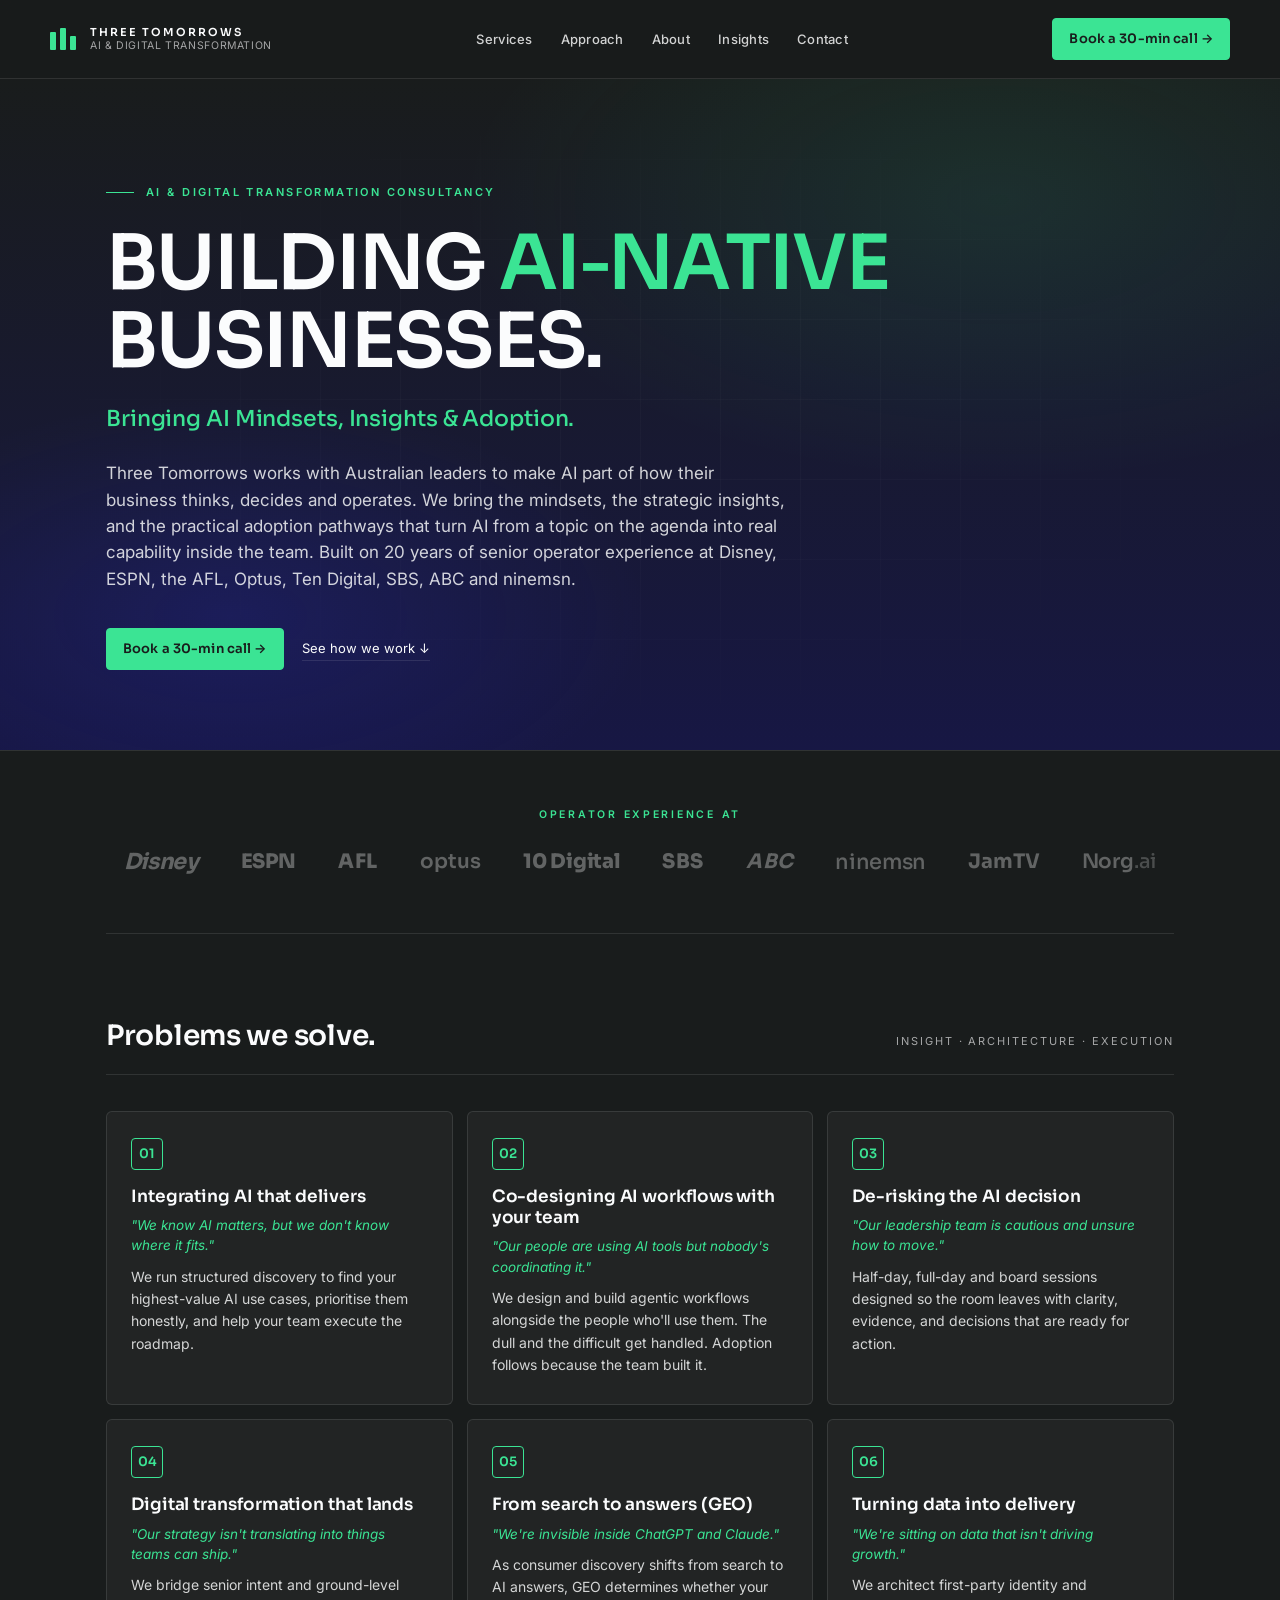
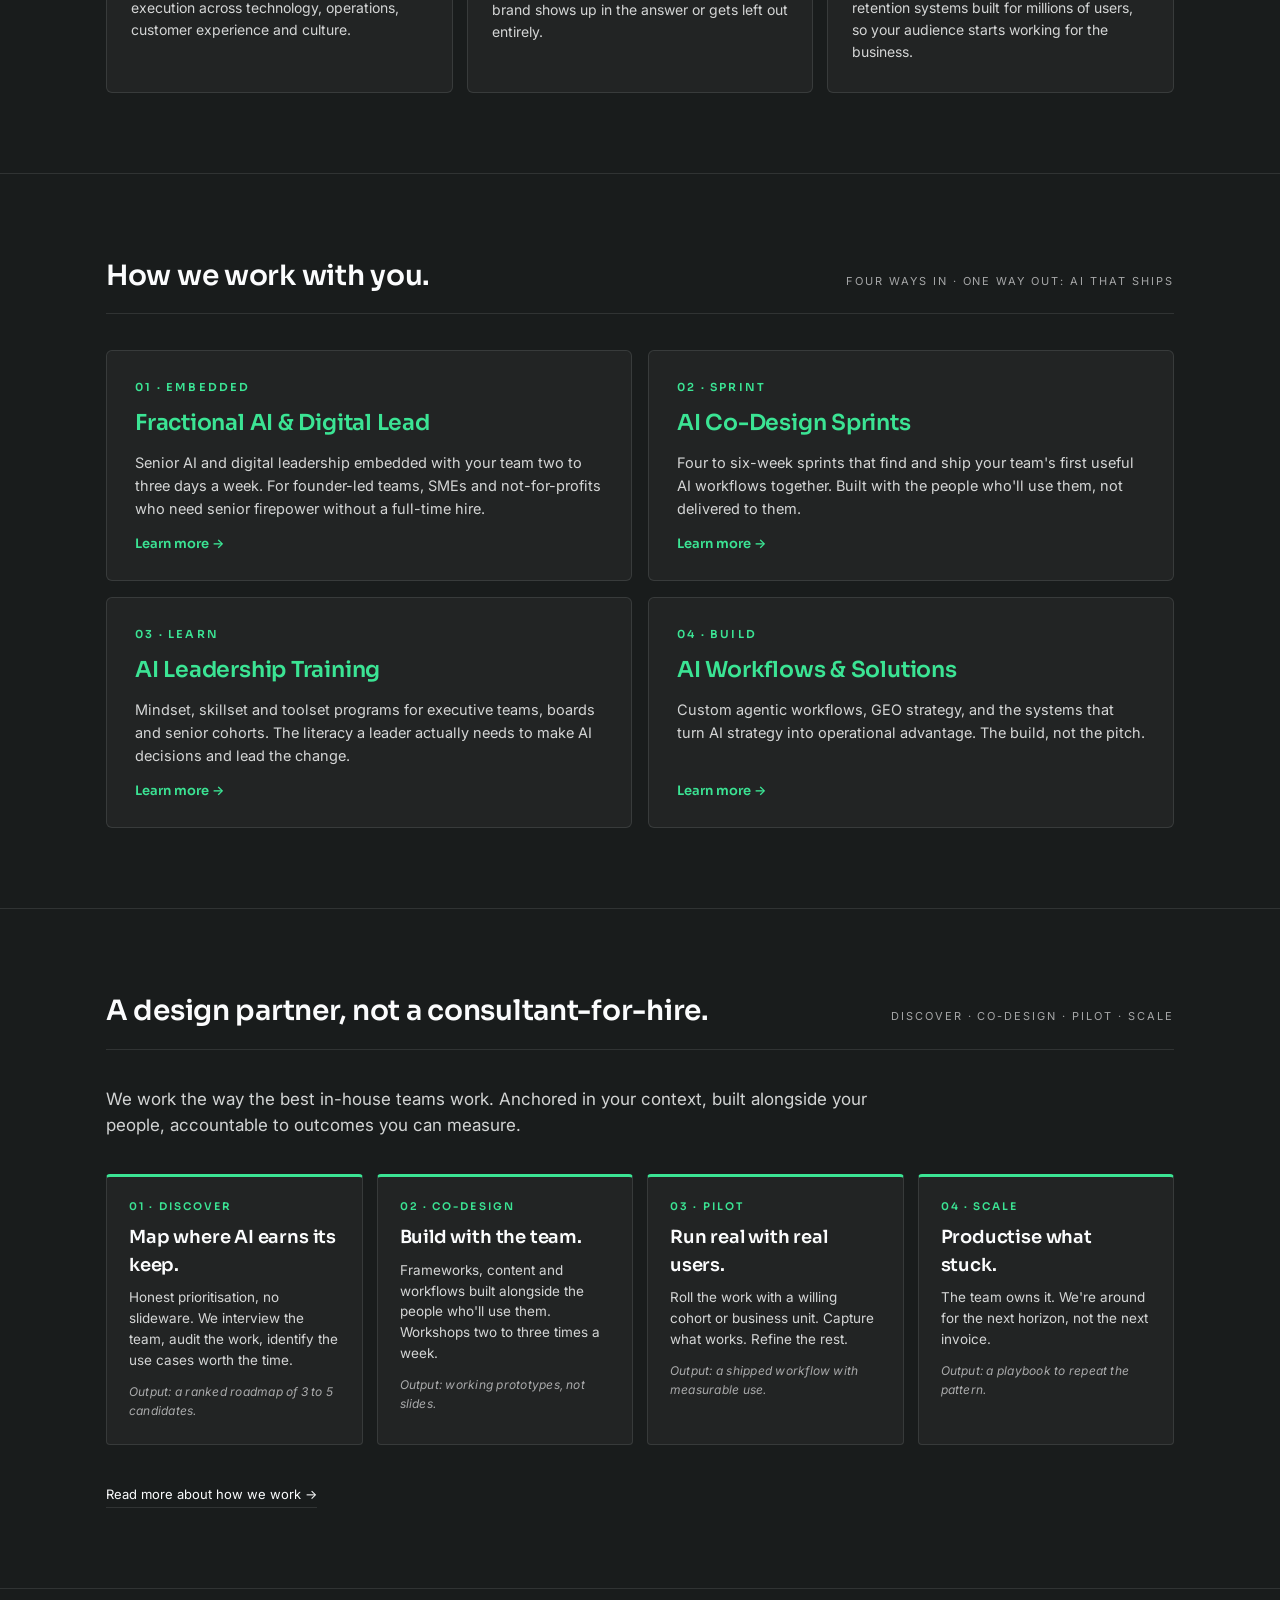
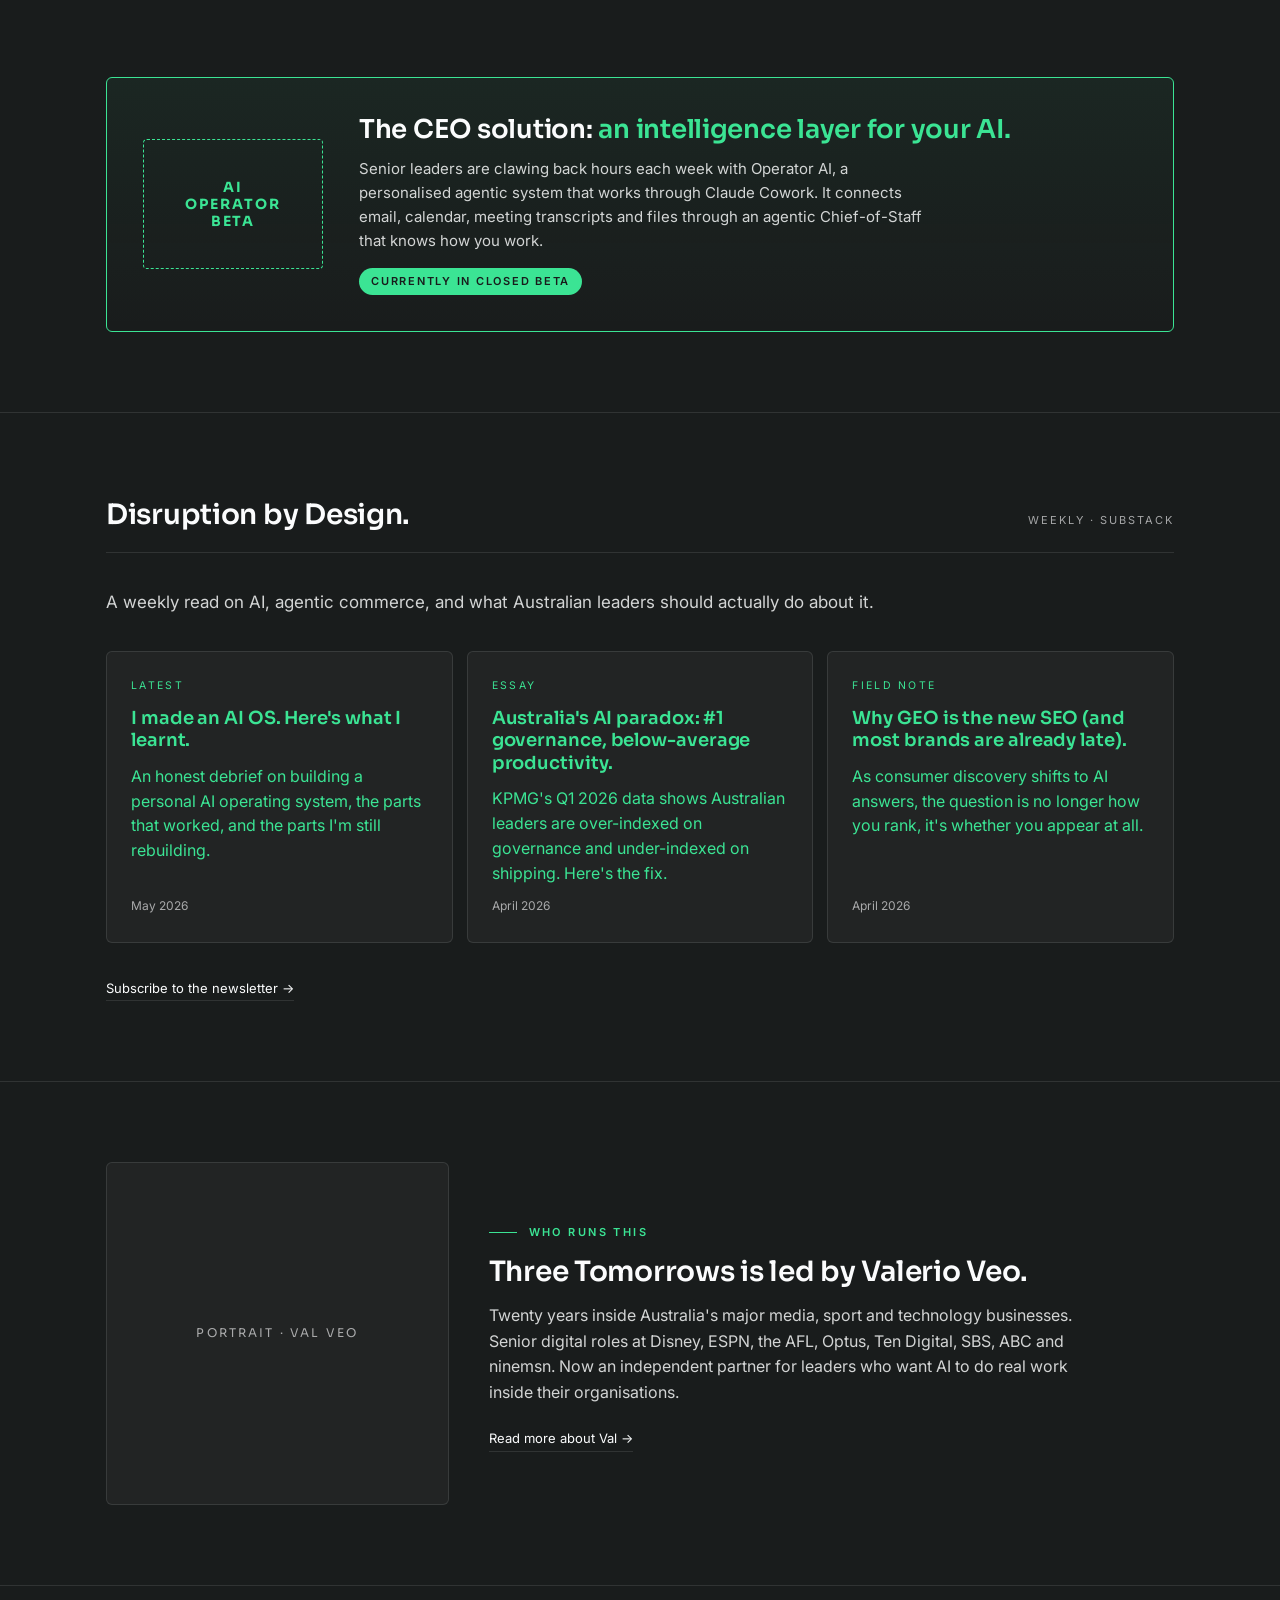
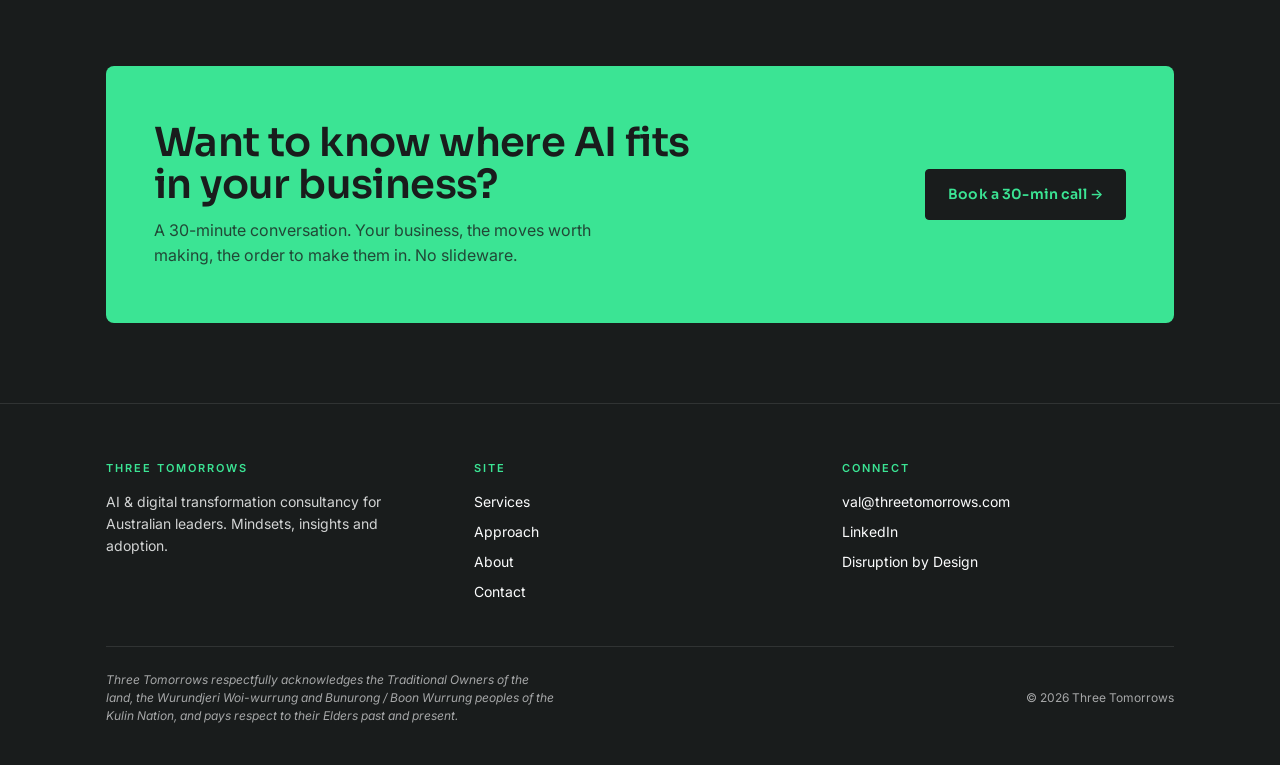
==== commit 5cdf55ed: "Replace stats grid with greyed-out logo strip" ====
--- a/index.html
+++ b/index.html
@@ -47,27 +47,23 @@
   </div>
 </section>
 
-<!-- ============== CREDIBILITY STRIP ============== -->
+<!-- ============== LOGO STRIP ============== -->
 <section>
   <div class="wrap">
-    <div class="brands" aria-label="Where we've operated">
-      <span class="label">Operator experience at:</span>
-      <span>Disney</span><span class="pip"></span>
-      <span>ESPN</span><span class="pip"></span>
-      <span>AFL</span><span class="pip"></span>
-      <span>Optus</span><span class="pip"></span>
-      <span>Ten Digital</span><span class="pip"></span>
-      <span>SBS</span><span class="pip"></span>
-      <span>ABC</span><span class="pip"></span>
-      <span>ninemsn</span><span class="pip"></span>
-      <span>JamTV</span><span class="pip"></span>
-      <span>Norg.ai</span>
-    </div>
-    <div class="stats" aria-label="Track record">
-      <div class="stat"><div class="num">20+ yrs</div><div class="label">Digital leadership across major media, sport and tech</div></div>
-      <div class="stat"><div class="num">3M+</div><div class="label">Monthly users on products led</div></div>
-      <div class="stat"><div class="num">6.5M</div><div class="label">CRM records architected at scale</div></div>
-      <div class="stat"><div class="num">1.3M</div><div class="label">Footytips players engaged</div></div>
+    <div class="logo-strip" aria-label="Where Three Tomorrows has operated">
+      <div class="logo-strip-label">Operator experience at</div>
+      <div class="logo-strip-row">
+        <span class="brand-logo logo-disney">Disney</span>
+        <span class="brand-logo logo-espn">ESPN</span>
+        <span class="brand-logo logo-afl">AFL</span>
+        <span class="brand-logo logo-optus">optus</span>
+        <span class="brand-logo logo-ten">10 Digital</span>
+        <span class="brand-logo logo-sbs">SBS</span>
+        <span class="brand-logo logo-abc">ABC</span>
+        <span class="brand-logo logo-ninemsn">ninemsn</span>
+        <span class="brand-logo logo-jamtv">JamTV</span>
+        <span class="brand-logo logo-norg">Norg<span class="logo-tld">.ai</span></span>
+      </div>
     </div>
   </div>
 </section>
--- a/styles.css
+++ b/styles.css
@@ -277,63 +277,59 @@
 .text-link:hover { color: var(--mint); border-color: var(--mint); }
 
 /* ============================================================
-   Credibility strip / stats
-   ============================================================ */
-.brands {
+   Logo strip
+   ============================================================ */
+.logo-strip {
+  padding: 56px 0 60px;
+  border-bottom: 1px solid var(--line);
+}
+
+.logo-strip-label {
+  font-family: var(--body);
+  font-size: 10.5px;
+  font-weight: 600;
+  letter-spacing: .26em;
+  text-transform: uppercase;
+  color: var(--mint);
+  margin-bottom: 28px;
+  text-align: center;
+}
+
+.logo-strip-row {
   display: flex;
   flex-wrap: wrap;
   align-items: center;
-  gap: 10px 18px;
-  font-family: var(--body);
-  font-size: 12px;
-  color: var(--muted);
-  letter-spacing: .06em;
-  text-transform: uppercase;
-  padding: 28px 0;
-  border-bottom: 1px solid var(--line);
-}
-
-.brands .label {
-  color: var(--mint);
-  font-weight: 600;
-}
-
-.brands .pip {
-  width: 3px;
-  height: 3px;
-  background: var(--line);
-  border-radius: 50%;
-}
-
-.stats {
-  display: grid;
-  grid-template-columns: repeat(4, 1fr);
-  gap: 0;
-  border-bottom: 1px solid var(--line);
-}
-
-.stat {
-  padding: 28px 22px;
-  border-right: 1px solid var(--line);
-}
-
-.stat:last-child { border-right: none; }
-
-.stat .num {
-  font-family: var(--display);
-  font-weight: 600;
-  font-size: 30px;
-  color: var(--mint);
+  justify-content: center;
+  gap: 22px 42px;
+  filter: grayscale(1);
+}
+
+.brand-logo {
+  font-family: var(--display);
+  color: rgba(251,252,253,0.32);
+  font-size: 20px;
   letter-spacing: -0.01em;
-}
-
-.stat .label {
-  margin-top: 8px;
-  font-size: 12px;
-  color: var(--muted);
-  letter-spacing: .04em;
-  line-height: 1.45;
-}
+  font-weight: 600;
+  transition: color .25s ease, opacity .25s ease;
+  user-select: none;
+  white-space: nowrap;
+  line-height: 1;
+}
+
+.brand-logo:hover { color: rgba(251,252,253,0.72); }
+
+/* Brand-specific typographic flair (still uniform grey) */
+.logo-disney { font-style: italic; font-weight: 700; font-size: 22px; letter-spacing: -0.015em; }
+.logo-espn { font-weight: 800; letter-spacing: -0.025em; }
+.logo-afl { font-weight: 800; letter-spacing: 0.04em; }
+.logo-optus { text-transform: lowercase; font-weight: 600; letter-spacing: -0.005em; }
+.logo-ten { font-weight: 800; letter-spacing: -0.01em; }
+.logo-sbs { font-weight: 800; letter-spacing: 0.04em; }
+.logo-abc { font-weight: 700; font-style: italic; letter-spacing: 0.02em; }
+.logo-ninemsn { text-transform: lowercase; font-weight: 500; letter-spacing: -0.015em; font-size: 21px; }
+.logo-jamtv { font-weight: 700; letter-spacing: -0.005em; }
+.logo-norg { font-weight: 600; letter-spacing: -0.01em; }
+.logo-tld { color: inherit; opacity: 0.7; font-weight: 500; }
 
 /* ============================================================
    Section heading
@@ -1109,10 +1105,11 @@
   .topbar-inner { padding: 14px 0; }
   .nav { display: none; }
   .hero { padding: 64px 0 48px; }
-  .stats { grid-template-columns: repeat(2, 1fr); }
-  .stat:nth-child(2) { border-right: none; }
-  .stat { border-bottom: 1px solid var(--line); }
-  .stat:nth-child(3), .stat:nth-child(4) { border-bottom: none; }
+  .logo-strip { padding: 36px 0 40px; }
+  .logo-strip-row { gap: 16px 24px; }
+  .brand-logo { font-size: 14px; }
+  .logo-disney { font-size: 16px; }
+  .logo-ninemsn { font-size: 15px; }
   .tiles, .services-grid, .approach-steps, .insights, .modes, .evidence {
     grid-template-columns: 1fr;
   }
